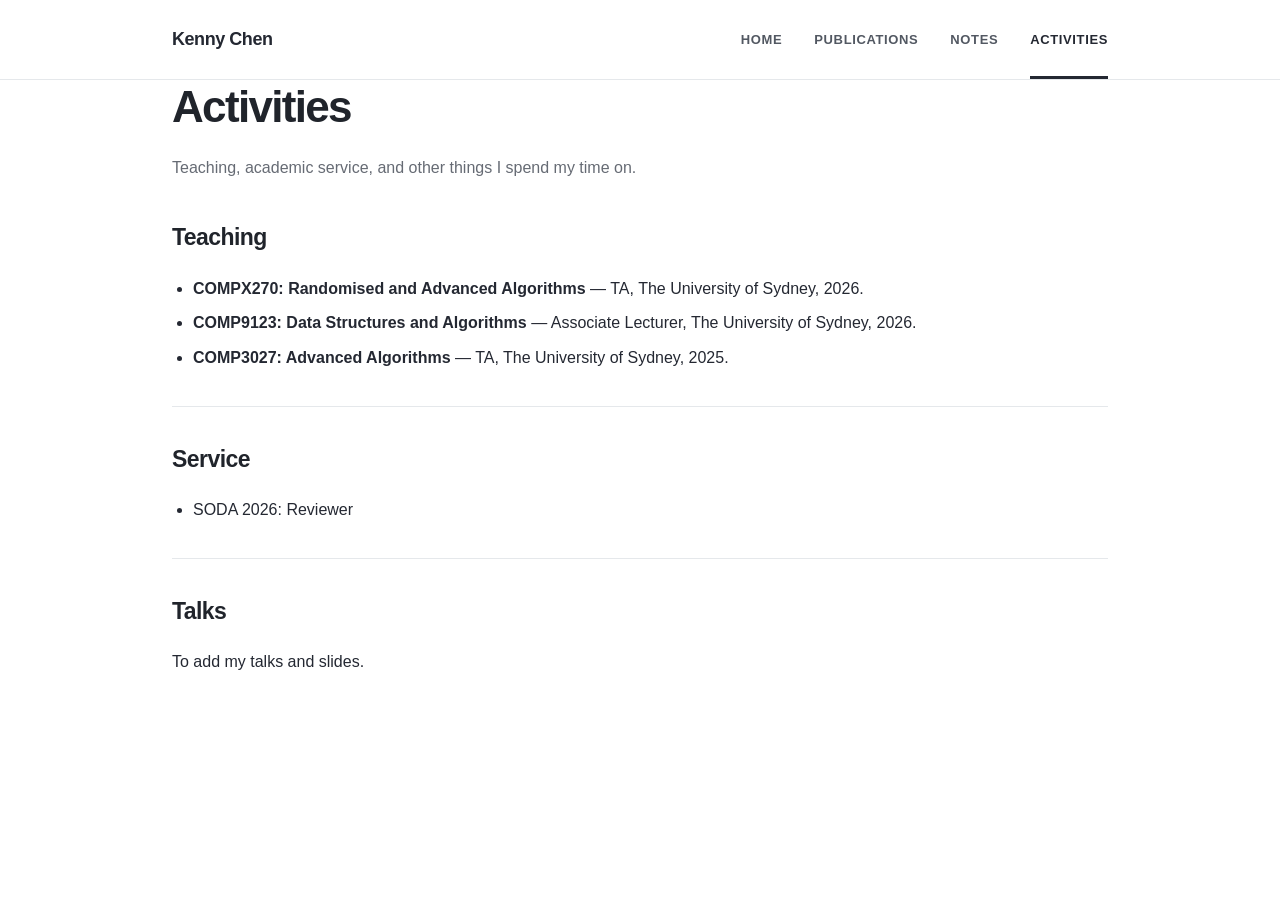
==== activities.html @ c471285a "Moving to new website" ====
<!doctype html>
<html lang="en"><head><meta charset="utf-8"><meta name="viewport" content="width=device-width, initial-scale=1">
<meta name="description" content="Blargh.">
<title>Activities · Kenny Chen</title><link rel="stylesheet" href="assets/site.css"></head>
<body><header class="site-header"><div class="wrap header-inner"><a class="site-brand" href="index.html">Kenny Chen</a><nav class="site-nav" aria-label="Main navigation"><a href="index.html">Home</a>
<a href="publications.html">Publications</a>
<a href="notes.html">Notes</a>
<a href="activities.html" aria-current="page">Activities</a></nav></div></header><main class="wrap"><div class="page-intro"><h1>Activities</h1><p class="lead">Teaching, academic service, and other things I spend my time on.</p></div>
<section><h2>Teaching</h2>
    <ul class="simple-list">
    <li><strong>COMPX270: Randomised and Advanced Algorithms</strong> — TA, The University of Sydney, 2026.</li>
    <li><strong>COMP9123: Data Structures and Algorithms</strong> — Associate Lecturer, The University of Sydney, 2026.</li>
    <li><strong>COMP3027: Advanced Algorithms</strong> — TA, The University of Sydney, 2025.</li>
    </ul>
</section>
<section class="section"><h2>Service</h2>
    <ul class="simple-list">
        <li>SODA 2026: Reviewer</li>
    </ul>
</section>
<section class="section"><h2>Talks</h2><p>To add my talks and slides.</p></section>
</div></main>
---- assets/site.css ----
/* Academic Website — clean, accessible, GitHub Pages friendly. */
:root {
  --text: #242832;
  --muted: #666b74;
  --link: #315d92;
  --line: #e5e8eb;
  --light: #f4f6f8;
  --max: 1000px;
}
* { box-sizing: border-box; }
html { scroll-behavior: smooth; }
body { margin: 0; font-family: Arial, Helvetica, sans-serif; font-size: 16px; line-height: 1.73; color: var(--text); background: #fff; }
a { color: var(--link); text-decoration: none; }
a:hover { text-decoration: underline; }
a:focus-visible { outline: 2px solid #315d92; outline-offset: 4px; }
.wrap { max-width: var(--max); margin: 0 auto; padding: 0 32px; }
.site-header { border-bottom: 1px solid var(--line); }
.header-inner { min-height: 79px; display: flex; align-items: center; justify-content: space-between; gap: 24px; }
.site-brand { font-weight: 600; font-size: 18px; letter-spacing: -.025em; color: var(--text); white-space: nowrap; }
.site-brand:hover { text-decoration: none; color: var(--link); }
.site-nav { display: flex; align-items: stretch; gap: 32px; align-self: stretch; flex-wrap: wrap; }
.site-nav a { display: inline-flex; align-items: center; color: #525862; font-size: 13px; font-weight: 600; letter-spacing: .048em; text-transform: uppercase; padding: 5px 0 1px; border-bottom: 3px solid transparent; }
.site-nav a:hover { text-decoration: none; color: var(--text); border-bottom-color: #c0c6ce; }
.site-nav a[aria-current="page"], .site-nav a.active { color: var(--text); border-bottom-color: var(--text); }
main { padding-top: 65px; padding-bottom: 72px; min-height: calc(100vh - 177px); }
.intro-grid { display: grid; grid-template-columns: minmax(0,1fr) 235px; align-items: start; gap: 62px; }
h1,h2,h3 { color: #20242b; font-weight: 600; line-height: 1.24; }
h1 { font-size: clamp(32px, 4.4vw, 44px); letter-spacing: -.038em; margin: 0 0 10px; }
h2 { font-size: 23px; letter-spacing: -.024em; margin: 0 0 23px; }
h3 { font-size: 18px; letter-spacing: -.018em; margin: 0 0 10px; }
p { margin: 0 0 16px; }
.role { font-size: 17px; margin: 0 0 22px; color: var(--muted); }
.profile-meta { color: #505760; font-size: 14px; line-height: 1.8; margin: 0 0 29px; }
.profile-meta span + span:before { content: '·'; color: #a4a9b0; padding: 0 11px; }
.portrait { margin: 8px 0 0; }
.portrait img { width: 100%; display: block; aspect-ratio: 4/4.7; object-fit: cover; border-radius: 2px; background: #f0f1f3; }
.portrait figcaption { margin-top: 8px; text-align: center; font-size: 12px; color: var(--muted); }
.section { padding-top: 38px; margin-top: 34px; border-top: 1px solid var(--line); }
.section p:last-child, .page-intro p:last-child { margin-bottom: 0; }
.news-list { list-style: none; margin: 0; padding: 0; max-width: 860px; }
.news-list li { margin-bottom: 14px; padding-left: 0; }
.news-date { font-weight: 600; font-size: 14px; color: #515763; margin-right: 11px; white-space: nowrap; }
.page-intro { max-width: 760px; margin-bottom: 42px; }
.page-intro h1 { margin-bottom: 19px; }
.lead { color: var(--muted); font-size: 16px; }
.entry-list { margin: 0; padding: 0; list-style: none; }
.entry { margin: 0 0 25px; padding-bottom: 24px; border-bottom: 1px solid #eff0f2; }
.entry:last-child { border-bottom: 0; }
.entry-title { font-weight: 600; font-size: 17px; line-height: 1.4; }
.entry-meta { color: var(--muted); font-size: 14px; margin-top: 5px; }
.entry-excerpt { color: #565e67; font-size: 15px; margin-top: 9px; margin-bottom: 0; max-width: 760px; }
.kicker { font-size: 12px; letter-spacing: .07em; text-transform: uppercase; color: var(--muted); font-weight: 700; margin: 0 0 10px; }
.note-row { display: grid; grid-template-columns: 130px minmax(0,1fr); gap: 20px; padding: 23px 0; border-bottom: 1px solid var(--line); }
.note-row:first-of-type { border-top: 1px solid var(--line); }
.note-date { font-size: 13px; color: var(--muted); padding-top: 4px; }
.note-row h2 { font-size: 19px; margin-bottom: 7px; }
.note-row p { font-size: 15px; color: #555d67; margin-bottom: 7px; }
.note-tag { color: var(--muted); font-size: 12px; text-transform: uppercase; letter-spacing: .065em; }
.content-column { max-width: 750px; }
.simple-list { margin: 0 0 25px; padding-left: 21px; }
.simple-list li { margin: 7px 0; }
.empty-guide { font-size: 13px; color: #727782; border-left: 2px solid #d5dbe1; padding: 3px 0 3px 14px; margin: 0 0 30px; }
.article { max-width: 730px; }
.article h1 { margin-bottom: 9px; }
.article .article-meta { color: var(--muted); font-size: 14px; margin-bottom: 34px; }
.article p { margin-bottom: 18px; }
.back-link { display: inline-block; font-size: 14px; margin-bottom: 33px; }
.site-footer { border-top: 1px solid var(--line); }
.footer-inner { color: #737983; font-size: 12px; display: flex; justify-content: space-between; padding-top: 23px; padding-bottom: 24px; gap: 20px; }
@media(max-width: 720px) {
 .wrap { padding-left: 22px; padding-right: 22px; }
 .header-inner { padding-top: 19px; padding-bottom: 0; flex-direction: column; align-items: flex-start; gap: 3px; }
 .site-nav { gap: 22px; width: 100%; }
 .site-nav a { font-size: 11px; min-height: 43px; }
 main { padding-top: 38px; }
 .intro-grid { grid-template-columns: 1fr; gap: 15px; }
 .portrait { grid-row: 1; max-width: 170px; margin: 0 0 10px; }
 .portrait img { aspect-ratio: 1; }
 .portrait figcaption { text-align: left; }
 .note-row { grid-template-columns: 1fr; gap: 0; }
 .footer-inner { flex-direction: column; gap: 2px; }
}
@media (prefers-reduced-motion: reduce) { html { scroll-behavior: auto; } }
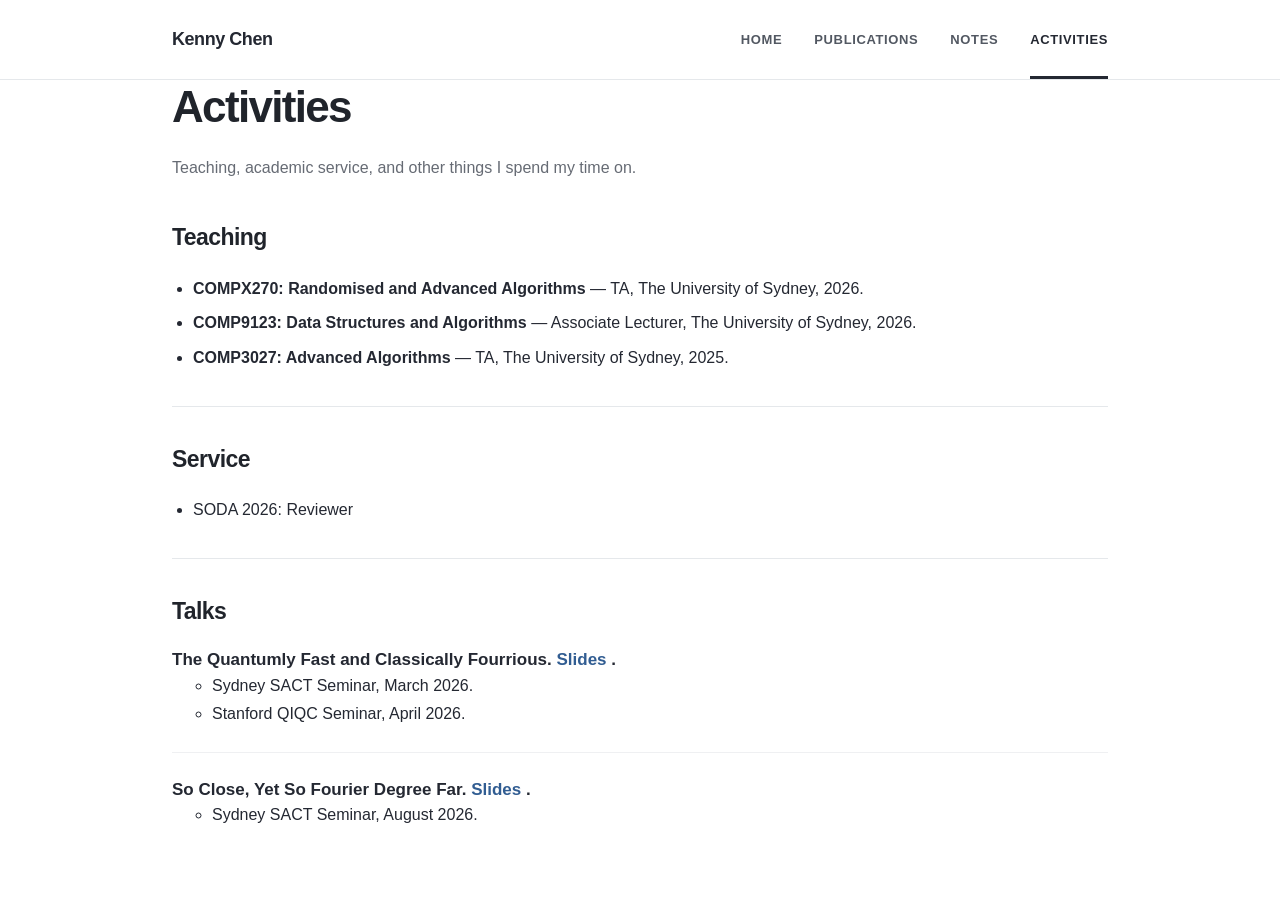
==== commit 71e95508: "Adding talks" ====
--- a/activities.html
+++ b/activities.html
@@ -1,22 +1,73 @@
 <!doctype html>
-<html lang="en"><head><meta charset="utf-8"><meta name="viewport" content="width=device-width, initial-scale=1">
-<meta name="description" content="Blargh.">
-<title>Activities · Kenny Chen</title><link rel="stylesheet" href="assets/site.css"></head>
-<body><header class="site-header"><div class="wrap header-inner"><a class="site-brand" href="index.html">Kenny Chen</a><nav class="site-nav" aria-label="Main navigation"><a href="index.html">Home</a>
-<a href="publications.html">Publications</a>
-<a href="notes.html">Notes</a>
-<a href="activities.html" aria-current="page">Activities</a></nav></div></header><main class="wrap"><div class="page-intro"><h1>Activities</h1><p class="lead">Teaching, academic service, and other things I spend my time on.</p></div>
-<section><h2>Teaching</h2>
-    <ul class="simple-list">
-    <li><strong>COMPX270: Randomised and Advanced Algorithms</strong> — TA, The University of Sydney, 2026.</li>
-    <li><strong>COMP9123: Data Structures and Algorithms</strong> — Associate Lecturer, The University of Sydney, 2026.</li>
-    <li><strong>COMP3027: Advanced Algorithms</strong> — TA, The University of Sydney, 2025.</li>
-    </ul>
-</section>
-<section class="section"><h2>Service</h2>
-    <ul class="simple-list">
-        <li>SODA 2026: Reviewer</li>
-    </ul>
-</section>
-<section class="section"><h2>Talks</h2><p>To add my talks and slides.</p></section>
-</div></main>
+<html lang="en">
+
+<head>
+    <meta charset="utf-8">
+    <meta name="viewport" content="width=device-width, initial-scale=1">
+    <meta name="description" content="Blargh.">
+    <title>Activities · Kenny Chen</title>
+    <link rel="stylesheet" href="assets/site.css">
+</head>
+
+<body>
+    <header class="site-header">
+        <div class="wrap header-inner">
+            <a class="site-brand" href="index.html">Kenny Chen</a>
+            <nav class="site-nav" aria-label="Main navigation">
+                <a href="index.html">Home</a>
+                <a href="publications.html">Publications</a>
+                <a href="notes.html">Notes</a>
+                <a href="activities.html" aria-current="page">Activities</a>
+            </nav>
+        </div>
+    </header>
+    <main class="wrap">
+        <div class="page-intro">
+            <h1>Activities</h1>
+            <p class="lead">Teaching, academic service, and other things I spend my time on.</p>
+        </div>
+        <section>
+            <h2>Teaching</h2>
+            <ul class="simple-list">
+                <li><strong>COMPX270: Randomised and Advanced Algorithms</strong> — TA, The University of Sydney, 2026.
+                </li>
+                <li><strong>COMP9123: Data Structures and Algorithms</strong> — Associate Lecturer, The University of
+                    Sydney, 2026.</li>
+                <li><strong>COMP3027: Advanced Algorithms</strong> — TA, The University of Sydney, 2025.</li>
+            </ul>
+        </section>
+        <section class="section">
+            <h2>Service</h2>
+            <ul class="simple-list">
+                <li>SODA 2026: Reviewer</li>
+            </ul>
+        </section>
+        <section class="section">
+            <h2>Talks</h2>
+            <ul class="entry-list">
+                <li class="entry">
+                    <div class="entry-title">The Quantumly Fast and Classically Fourrious. <a
+                            href="https://github.com/kennyzchen/Slides/blob/main/The%20Quantumly%20Fast%20and%20the%20Classically%20Forrious.pptx"
+                            target="_blank" rel="noopener noreferrer">
+                            Slides
+                        </a>.
+                    </div>
+                    <ul>
+                        <li>Sydney SACT Seminar, March 2026.</li>
+                        <li>Stanford QIQC Seminar, April 2026.</li>
+                    </ul>
+                </li>
+                <li class="entry">
+                    <div class="entry-title">So Close, Yet So Fourier Degree Far. <a
+                            href="https://github.com/kennyzchen/Slides/blob/main/Fourier%20Degree%20Testing.pptx"
+                            target="_blank" rel="noopener noreferrer">
+                            Slides
+                        </a>.
+                    </div>
+                    <ul>
+                        <li>Sydney SACT Seminar, August 2026.</li>
+                    </ul>
+                </li>
+            </ul>
+        </section>
+    </main>
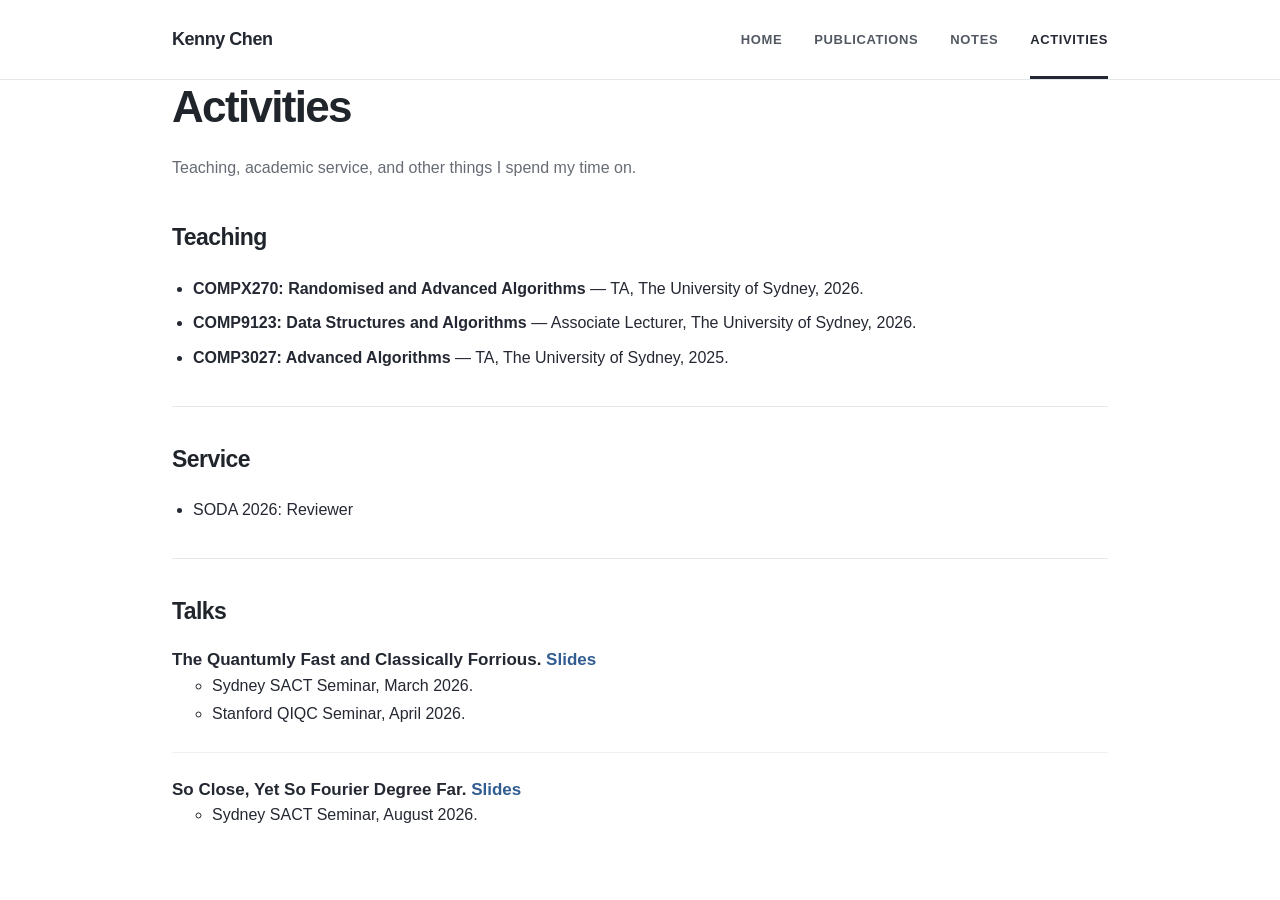
==== commit 2e701fe4: "Small formatting changes" ====
--- a/activities.html
+++ b/activities.html
@@ -46,11 +46,11 @@
             <h2>Talks</h2>
             <ul class="entry-list">
                 <li class="entry">
-                    <div class="entry-title">The Quantumly Fast and Classically Fourrious. <a
+                    <div class="entry-title">The Quantumly Fast and Classically Forrious. <a
                             href="https://github.com/kennyzchen/Slides/blob/main/The%20Quantumly%20Fast%20and%20the%20Classically%20Forrious.pptx"
                             target="_blank" rel="noopener noreferrer">
                             Slides
-                        </a>.
+                        </a>
                     </div>
                     <ul>
                         <li>Sydney SACT Seminar, March 2026.</li>
@@ -62,7 +62,7 @@
                             href="https://github.com/kennyzchen/Slides/blob/main/Fourier%20Degree%20Testing.pptx"
                             target="_blank" rel="noopener noreferrer">
                             Slides
-                        </a>.
+                        </a>
                     </div>
                     <ul>
                         <li>Sydney SACT Seminar, August 2026.</li>
